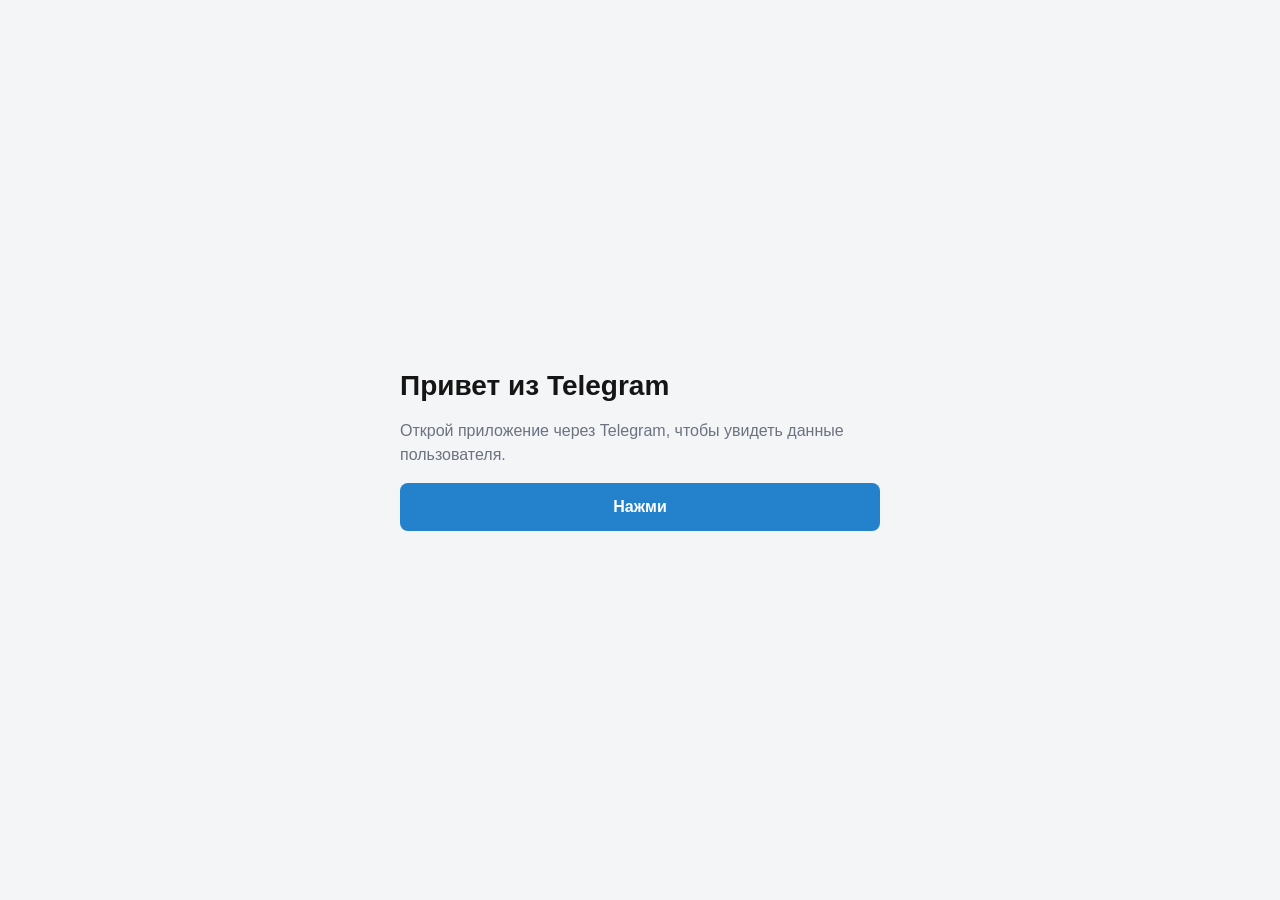
==== mini-app/index.html @ d93bbd45 "Prepare Telegram mini app for Vercel" ====
<!DOCTYPE html>
<html lang="ru">
<head>
  <meta charset="UTF-8">
  <meta name="viewport" content="width=device-width, initial-scale=1.0">
  <title>My Mini App</title>
  <link rel="stylesheet" href="style.css">
  <script src="https://telegram.org/js/telegram-web-app.js"></script>
</head>
<body>
  <main class="app">
    <h1>Привет из Telegram</h1>
    <p id="userInfo" class="user-info">Открой приложение через Telegram, чтобы увидеть данные пользователя.</p>
    <button id="btn" type="button">Нажми</button>
  </main>

  <script src="app.js"></script>
</body>
</html>
---- mini-app/style.css ----
* {
  box-sizing: border-box;
}

body {
  margin: 0;
  min-height: 100vh;
  font-family: Arial, sans-serif;
  color: var(--tg-theme-text-color, #151515);
  background: var(--tg-theme-bg-color, #f4f5f7);
}

.app {
  width: min(100%, 520px);
  min-height: 100vh;
  margin: 0 auto;
  padding: 32px 20px;
  display: flex;
  flex-direction: column;
  justify-content: center;
  gap: 16px;
}

h1 {
  margin: 0;
  font-size: 28px;
  line-height: 1.2;
}

.user-info {
  margin: 0;
  color: var(--tg-theme-hint-color, #6b7280);
  line-height: 1.5;
}

button {
  width: 100%;
  min-height: 48px;
  border: 0;
  border-radius: 8px;
  font-size: 16px;
  font-weight: 700;
  color: var(--tg-theme-button-text-color, #ffffff);
  background: var(--tg-theme-button-color, #2481cc);
  cursor: pointer;
}

button:active {
  transform: translateY(1px);
}
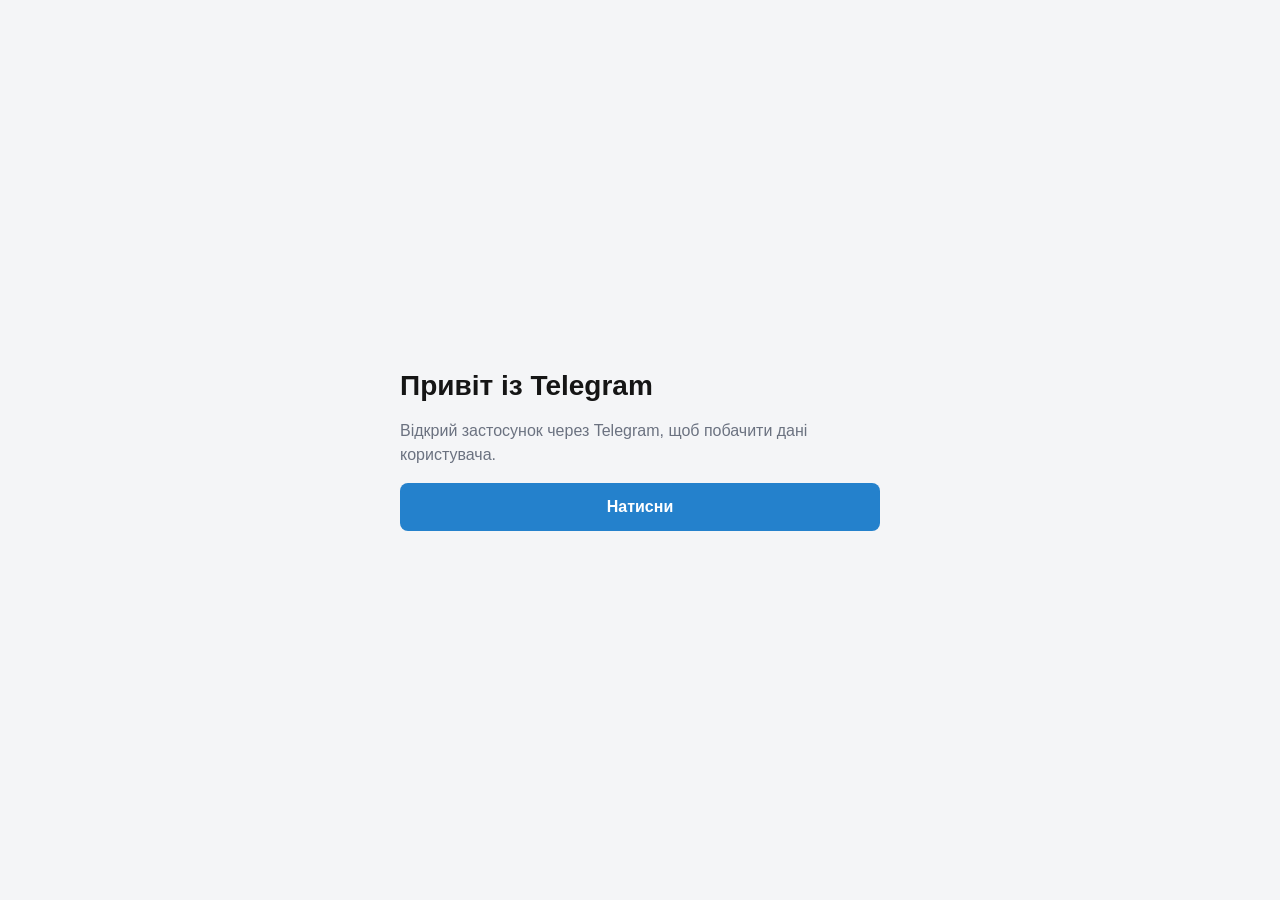
==== commit 15ae93f4: "Add mini app user tracking admin panel" ====
--- a/mini-app/index.html
+++ b/mini-app/index.html
@@ -1,5 +1,5 @@
 <!DOCTYPE html>
-<html lang="ru">
+<html lang="uk">
 <head>
   <meta charset="UTF-8">
   <meta name="viewport" content="width=device-width, initial-scale=1.0">
@@ -9,9 +9,9 @@
 </head>
 <body>
   <main class="app">
-    <h1>Привет из Telegram</h1>
-    <p id="userInfo" class="user-info">Открой приложение через Telegram, чтобы увидеть данные пользователя.</p>
-    <button id="btn" type="button">Нажми</button>
+    <h1>Привіт із Telegram</h1>
+    <p id="userInfo" class="user-info">Відкрий застосунок через Telegram, щоб побачити дані користувача.</p>
+    <button id="btn" type="button">Натисни</button>
   </main>
 
   <script src="app.js"></script>
--- a/mini-app/style.css
+++ b/mini-app/style.css
@@ -48,3 +48,85 @@
 button:active {
   transform: translateY(1px);
 }
+
+.admin {
+  width: min(100%, 820px);
+  min-height: 100vh;
+  margin: 0 auto;
+  padding: 32px 20px;
+}
+
+.admin-header {
+  display: flex;
+  align-items: flex-start;
+  justify-content: space-between;
+  gap: 16px;
+  margin-bottom: 24px;
+}
+
+.admin-login {
+  display: grid;
+  gap: 10px;
+  max-width: 420px;
+}
+
+.admin-login label {
+  font-size: 14px;
+  font-weight: 700;
+}
+
+input {
+  width: 100%;
+  min-height: 46px;
+  padding: 0 12px;
+  border: 1px solid var(--tg-theme-hint-color, #c7cbd1);
+  border-radius: 8px;
+  font: inherit;
+  color: var(--tg-theme-text-color, #151515);
+  background: var(--tg-theme-secondary-bg-color, #ffffff);
+}
+
+.small-button {
+  width: auto;
+  min-width: 104px;
+  padding: 0 14px;
+}
+
+.admin-table {
+  overflow-x: auto;
+  border: 1px solid #d9dde3;
+  border-radius: 8px;
+  background: #ffffff;
+}
+
+table {
+  width: 100%;
+  border-collapse: collapse;
+}
+
+th,
+td {
+  padding: 14px 16px;
+  text-align: left;
+  border-bottom: 1px solid #edf0f3;
+}
+
+th {
+  font-size: 13px;
+  color: #5b6572;
+  background: #f7f8fa;
+}
+
+tr:last-child td {
+  border-bottom: 0;
+}
+
+@media (max-width: 560px) {
+  .admin-header {
+    flex-direction: column;
+  }
+
+  .small-button {
+    width: 100%;
+  }
+}
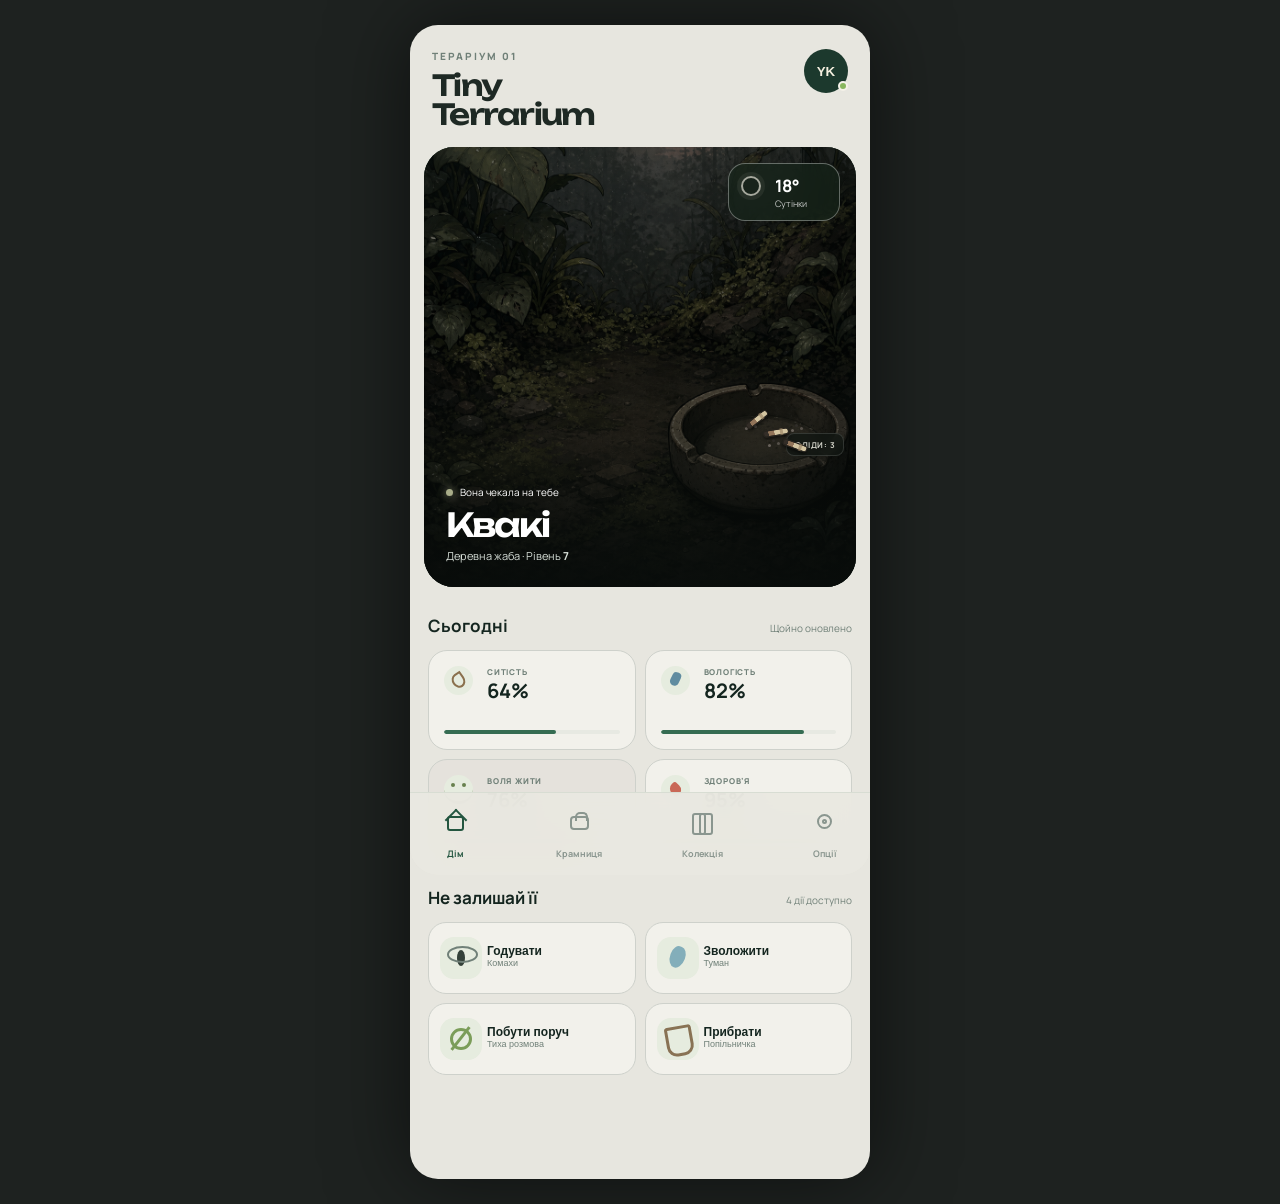
==== commit f453ba00: "Add generated sprite frames and fix transparent backgrounds" ====
--- a/mini-app/index.html
+++ b/mini-app/index.html
@@ -1,19 +1,98 @@
-<!DOCTYPE html>
+<!doctype html>
 <html lang="uk">
 <head>
   <meta charset="UTF-8">
-  <meta name="viewport" content="width=device-width, initial-scale=1.0">
-  <title>My Mini App</title>
+  <meta name="viewport" content="width=device-width,initial-scale=1,maximum-scale=1,user-scalable=no">
+  <meta name="theme-color" content="#0d211b">
+  <title>Tiny Terrarium</title>
+  <link rel="preconnect" href="https://fonts.googleapis.com">
+  <link rel="preconnect" href="https://fonts.gstatic.com" crossorigin>
+  <link href="https://fonts.googleapis.com/css2?family=Manrope:wght@400;500;600;700;800&family=Unbounded:wght@600&display=swap" rel="stylesheet">
   <link rel="stylesheet" href="style.css">
+  <link rel="stylesheet" href="mood.css">
+  <link rel="stylesheet" href="sprite.css?v=2">
+  <link rel="stylesheet" href="ashtray.css?v=1">
+  <link rel="stylesheet" href="ashtray-position.css?v=1">
+  <link rel="stylesheet" href="animations.css?v=6">
   <script src="https://telegram.org/js/telegram-web-app.js"></script>
 </head>
 <body>
-  <main class="app">
-    <h1>Привіт із Telegram</h1>
-    <p id="userInfo" class="user-info">Відкрий застосунок через Telegram, щоб побачити дані користувача.</p>
-    <button id="btn" type="button">Натисни</button>
+  <main class="app-shell">
+    <section class="screen active" id="homeScreen">
+      <header class="topbar">
+        <div>
+          <p class="eyebrow" data-i18n="terrarium">ТЕРАРІУМ 01</p>
+          <h1>Tiny<br>Terrarium</h1>
+        </div>
+        <button class="profile" type="button" aria-label="Профіль" data-open-settings><span>YK</span><i></i></button>
+      </header>
+
+      <article class="habitat-card">
+        <img src="assets/terrarium-ashtray.png" alt="Квакі у занедбаному тераріумі">
+        <div class="habitat-shade"></div>
+        <div class="pet-sprite anim-idle" aria-hidden="true"></div>
+        <div class="ashtray-pile" id="ashtrayPile" aria-live="polite"></div>
+        <div class="weather"><span class="sun-mark"></span><b>18°</b><small data-i18n="weather">Сутінки</small></div>
+        <div class="pet-title">
+          <div><span class="status-dot"></span><small id="petStateText">Вона чекала на тебе</small></div>
+          <h2>Квакі</h2>
+          <p><span data-i18n="species">Деревна жаба</span> · <span data-i18n="level">Рівень</span> <b id="level">7</b></p>
+        </div>
+      </article>
+
+      <section class="stats" aria-label="Стан улюбленця">
+        <div class="section-heading"><h3 data-i18n="today">Сьогодні</h3><span id="timeLabel" data-i18n="updated">Щойно оновлено</span></div>
+        <div class="stat-grid">
+          <div class="stat" data-stat="hunger"><span class="stat-symbol food-symbol"></span><div><small data-i18n="satiety">СИТІСТЬ</small><strong><span id="hungerValue">64</span>%</strong></div><div class="meter"><i id="hungerMeter"></i></div></div>
+          <div class="stat" data-stat="moisture"><span class="stat-symbol drop-symbol"></span><div><small data-i18n="moisture">ВОЛОГІСТЬ</small><strong><span id="moistureValue">82</span>%</strong></div><div class="meter"><i id="moistureMeter"></i></div></div>
+          <div class="stat loneliness" data-stat="mood"><span class="stat-symbol mood-symbol"></span><div><small data-i18n="will">ВОЛЯ ЖИТИ</small><strong><span id="moodValue">76</span>%</strong></div><div class="meter"><i id="moodMeter"></i></div></div>
+          <div class="stat" data-stat="health"><span class="stat-symbol health-symbol"></span><div><small data-i18n="health">ЗДОРОВ’Я</small><strong><span id="healthValue">95</span>%</strong></div><div class="meter"><i id="healthMeter"></i></div></div>
+        </div>
+      </section>
+
+      <section class="care">
+        <div class="section-heading"><h3 data-i18n="care">Не залишай її</h3><span data-i18n="actionsAvailable">4 дії доступно</span></div>
+        <div class="actions">
+          <button data-action="feed"><span class="action-art fly-art"><i></i></span><b data-i18n="feed">Годувати</b><small data-i18n="insects">Комахи</small></button>
+          <button data-action="water"><span class="action-art mist-art"><i></i></span><b data-i18n="water">Зволожити</b><small data-i18n="mist">Туман</small></button>
+          <button data-action="play"><span class="action-art play-art"><i></i></span><b data-i18n="stay">Побути поруч</b><small data-i18n="talk">Тиха розмова</small></button>
+          <button data-action="clean"><span class="action-art clean-art"><i></i></span><b data-i18n="clean">Прибрати</b><small data-i18n="home">Її дім</small></button>
+        </div>
+      </section>
+    </section>
+
+    <section class="screen page" id="shopScreen">
+      <header class="page-head"><p class="eyebrow">ЗАПАСИ</p><h2>Крамниця</h2><p>Делікатеси та догляд для Квакі.</p></header>
+      <div class="balance"><span>Ваш баланс</span><strong><i></i><b id="coins">240</b> листків</strong></div>
+      <div class="shop-grid">
+        <article><div class="product larva"></div><small>ПОЖИВНА</small><h3>Личинка</h3><p>Ситість +30</p><button data-buy="larva" data-price="40">40 листків</button></article>
+        <article><div class="product cricket"></div><small>УЛЮБЛЕНА</small><h3>Цвіркун</h3><p>Ситість +45</p><button data-buy="cricket" data-price="65">65 листків</button></article>
+        <article><div class="product moss"></div><small>ДЕКОР</small><h3>М’який мох</h3><p>Настрій +20</p><button data-buy="moss" data-price="90">90 листків</button></article>
+        <article><div class="product mister"></div><small>ДОГЛЯД</small><h3>Дрібний туман</h3><p>Вологість +35</p><button data-buy="mister" data-price="55">55 листків</button></article>
+      </div>
+    </section>
+
+    <section class="screen page" id="collectionScreen">
+      <header class="page-head"><p class="eyebrow">АРХІВ ВИДІВ</p><h2>Колекція</h2><p>1 із 12 видів уже живе у вашому заповіднику.</p></header>
+      <div class="collection-hero"><img src="assets/terrarium-frog.png" alt="Деревна жаба"><div><small>ЗНАЙДЕНО</small><h3>Деревна жаба</h3><p>Звичайний вид · рівень 7</p></div></div>
+      <div class="locked-list"><article><span>02</span><div><h3>Золота листова</h3><p>Відкриється на 15 рівні</p></div></article><article><span>03</span><div><h3>Туманна жаба</h3><p>Невідомі умови</p></div></article><article><span>04</span><div><h3>Малий гекон</h3><p>Нове яйце</p></div></article></div>
+    </section>
+
+    <section class="screen page settings-page" id="settingsScreen">
+      <header class="page-head"><p class="eyebrow" data-i18n="preferences">ОСОБИСТЕ</p><h2 data-i18n="settings">Налаштування</h2><p data-i18n="settingsIntro">Зміни мову та правила цієї історії.</p></header>
+      <div class="setting-card"><div><small data-i18n="language">МОВА</small><h3 data-i18n="languageTitle">Мова гри</h3><p data-i18n="languageHint">Спочатку визначається через Telegram.</p></div><div class="language-switch"><button type="button" data-lang="uk">УКР</button><button type="button" data-lang="ru">РУС</button></div></div>
+      <div class="setting-card quiet-card"><div><small data-i18n="aboutState">ПРО СТАН</small><h3 data-i18n="lonelinessTitle">Самотність реальна</h3><p data-i18n="lonelinessText">Коли тебе довго немає, воля Квакі згасає. Повертайся, говори з нею і не дай тиші перемогти.</p></div></div>
+      <button class="reset-button" type="button" id="resetProgress" data-i18n="reset">Почати історію спочатку</button>
+    </section>
+
+    <nav class="bottom-nav" aria-label="Навігація">
+      <button class="active" data-screen="homeScreen"><span class="nav-home"></span><b>Дім</b></button>
+      <button data-screen="shopScreen"><span class="nav-shop"></span><b>Крамниця</b></button>
+      <button data-screen="collectionScreen"><span class="nav-collection"></span><b>Колекція</b></button>
+      <button data-screen="settingsScreen"><span class="nav-settings"></span><b data-i18n="settingsNav">Опції</b></button>
+    </nav>
   </main>
-
-  <script src="app.js"></script>
+  <div class="toast" id="toast" role="status"></div>
+  <script src="app.js?v=9"></script>
 </body>
 </html>
--- a/mini-app/style.css
+++ b/mini-app/style.css
@@ -1,132 +1 @@
-* {
-  box-sizing: border-box;
-}
-
-body {
-  margin: 0;
-  min-height: 100vh;
-  font-family: Arial, sans-serif;
-  color: var(--tg-theme-text-color, #151515);
-  background: var(--tg-theme-bg-color, #f4f5f7);
-}
-
-.app {
-  width: min(100%, 520px);
-  min-height: 100vh;
-  margin: 0 auto;
-  padding: 32px 20px;
-  display: flex;
-  flex-direction: column;
-  justify-content: center;
-  gap: 16px;
-}
-
-h1 {
-  margin: 0;
-  font-size: 28px;
-  line-height: 1.2;
-}
-
-.user-info {
-  margin: 0;
-  color: var(--tg-theme-hint-color, #6b7280);
-  line-height: 1.5;
-}
-
-button {
-  width: 100%;
-  min-height: 48px;
-  border: 0;
-  border-radius: 8px;
-  font-size: 16px;
-  font-weight: 700;
-  color: var(--tg-theme-button-text-color, #ffffff);
-  background: var(--tg-theme-button-color, #2481cc);
-  cursor: pointer;
-}
-
-button:active {
-  transform: translateY(1px);
-}
-
-.admin {
-  width: min(100%, 820px);
-  min-height: 100vh;
-  margin: 0 auto;
-  padding: 32px 20px;
-}
-
-.admin-header {
-  display: flex;
-  align-items: flex-start;
-  justify-content: space-between;
-  gap: 16px;
-  margin-bottom: 24px;
-}
-
-.admin-login {
-  display: grid;
-  gap: 10px;
-  max-width: 420px;
-}
-
-.admin-login label {
-  font-size: 14px;
-  font-weight: 700;
-}
-
-input {
-  width: 100%;
-  min-height: 46px;
-  padding: 0 12px;
-  border: 1px solid var(--tg-theme-hint-color, #c7cbd1);
-  border-radius: 8px;
-  font: inherit;
-  color: var(--tg-theme-text-color, #151515);
-  background: var(--tg-theme-secondary-bg-color, #ffffff);
-}
-
-.small-button {
-  width: auto;
-  min-width: 104px;
-  padding: 0 14px;
-}
-
-.admin-table {
-  overflow-x: auto;
-  border: 1px solid #d9dde3;
-  border-radius: 8px;
-  background: #ffffff;
-}
-
-table {
-  width: 100%;
-  border-collapse: collapse;
-}
-
-th,
-td {
-  padding: 14px 16px;
-  text-align: left;
-  border-bottom: 1px solid #edf0f3;
-}
-
-th {
-  font-size: 13px;
-  color: #5b6572;
-  background: #f7f8fa;
-}
-
-tr:last-child td {
-  border-bottom: 0;
-}
-
-@media (max-width: 560px) {
-  .admin-header {
-    flex-direction: column;
-  }
-
-  .small-button {
-    width: 100%;
-  }
-}
+:root{--ink:#14251f;--muted:#708078;--paper:#f5f2e9;--card:#fffef9;--green:#356c52;--lime:#a7c87b;--line:#dfe3d9;--coral:#dc7657}*{box-sizing:border-box}body{margin:0;background:#d9ded5;color:var(--ink);font-family:Manrope,Arial,sans-serif}.app-shell{position:relative;width:min(100%,460px);min-height:100vh;margin:auto;padding:0 0 104px;background:var(--paper);overflow:hidden;box-shadow:0 0 60px #24372c20}.screen{display:none}.screen.active{display:block}.topbar{display:flex;justify-content:space-between;align-items:flex-start;padding:24px 22px 18px}.eyebrow{margin:0 0 8px;color:#708078;font-size:10px;font-weight:800;letter-spacing:.2em}.topbar h1{margin:0;font:600 29px/1 Unbounded,sans-serif;letter-spacing:-.06em}.profile{position:relative;width:44px;height:44px;border:0;border-radius:50%;background:#1c392d;color:#f4efdf;font-weight:800}.profile i{position:absolute;right:0;bottom:2px;width:10px;height:10px;border:2px solid var(--paper);border-radius:50%;background:#89b75f}.habitat-card{position:relative;height:440px;margin:0 14px;border-radius:30px;overflow:hidden;background:#1e3b2d}.habitat-card>img{width:100%;height:100%;object-fit:cover;object-position:center 51%}.habitat-shade{position:absolute;inset:0;background:linear-gradient(180deg,#10261d12 42%,#07130ee8 100%)}.weather{position:absolute;top:16px;right:16px;display:grid;grid-template-columns:25px auto;grid-template-rows:auto auto;column-gap:9px;min-width:112px;padding:10px 12px;border:1px solid #fff5;border-radius:17px;color:white;background:#17271da6;backdrop-filter:blur(10px)}.weather b{font-size:17px}.weather small{font-size:9px;opacity:.75}.sun-mark{grid-row:1/3;width:20px;height:20px;margin-top:2px;border:2px solid #f2d893;border-radius:50%;box-shadow:0 0 0 4px #f2d89322}.pet-title{position:absolute;left:22px;right:22px;bottom:21px;color:white}.pet-title>div{display:flex;align-items:center;gap:7px}.status-dot{width:7px;height:7px;border-radius:50%;background:#a9d875;box-shadow:0 0 10px #a9d875}.pet-title small{font-size:10px}.pet-title h2{margin:5px 0 0;font:600 33px Unbounded,sans-serif;letter-spacing:-.06em}.pet-title p{margin:3px 0;color:#d8e0d9;font-size:11px}.stats,.care{padding:27px 18px 0}.section-heading{display:flex;align-items:baseline;justify-content:space-between;margin-bottom:13px}.section-heading h3{margin:0;font-size:17px}.section-heading span{color:var(--muted);font-size:10px}.stat-grid{display:grid;grid-template-columns:1fr 1fr;gap:9px}.stat{display:grid;grid-template-columns:34px 1fr;gap:2px 9px;min-height:100px;padding:15px;border:1px solid var(--line);border-radius:19px;background:var(--card)}.stat-symbol{grid-row:1;width:29px;height:29px;position:relative;border-radius:50%;background:#e6ecdf}.stat small{display:block;color:var(--muted);font-size:8px;font-weight:800;letter-spacing:.1em}.stat strong{font-size:20px}.meter{grid-column:1/3;align-self:end;height:4px;border-radius:9px;background:#e7e9e2;overflow:hidden}.meter i{display:block;height:100%;border-radius:9px;background:var(--green);transition:width .4s}.drop-symbol:after{content:"";position:absolute;left:10px;top:6px;width:9px;height:14px;border-radius:8px 8px 9px 9px;background:#608ca0;transform:rotate(25deg)}.health-symbol:after{content:"";position:absolute;left:8px;top:9px;width:13px;height:11px;background:#c96857;transform:rotate(45deg);border-radius:3px 7px}.mood-symbol:before,.mood-symbol:after{content:"";position:absolute;top:8px;width:4px;height:4px;border-radius:50%;background:#68814e}.mood-symbol:before{left:7px}.mood-symbol:after{right:7px}.mood-symbol{border-bottom:3px solid #68814e}.food-symbol:before{content:"";position:absolute;inset:7px 8px;border:2px solid #8a704d;border-radius:50% 0 50% 50%;transform:rotate(-35deg)}.actions{display:grid;grid-template-columns:1fr 1fr;gap:9px}.actions button{position:relative;display:grid;grid-template-columns:47px 1fr;grid-template-rows:1fr 1fr;text-align:left;min-height:72px;padding:11px;border:1px solid var(--line);border-radius:18px;background:var(--card);color:var(--ink)}.actions button:active,.shop-grid button:active{transform:scale(.97)}.actions b{align-self:end;font-size:12px}.actions small{color:var(--muted);font-size:9px}.action-art{grid-row:1/3;align-self:center;width:42px;height:42px;position:relative;border-radius:14px;background:#e6ecdf}.fly-art:before{content:"";position:absolute;left:17px;top:13px;width:8px;height:16px;border-radius:50%;background:#344139}.fly-art:after{content:"";position:absolute;left:7px;top:9px;width:27px;height:13px;border:2px solid #708078;border-radius:50%}.mist-art:before{content:"";position:absolute;left:13px;top:9px;width:15px;height:22px;border-radius:50% 50% 55% 55%;background:#83aeba;transform:rotate(20deg)}.play-art:before{content:"";position:absolute;inset:10px;border:3px solid #7b9d59;border-radius:50%}.play-art:after{content:"";position:absolute;left:19px;top:6px;width:3px;height:29px;background:#7b9d59;transform:rotate(38deg)}.clean-art:before{content:"";position:absolute;left:9px;top:8px;width:21px;height:24px;border:3px solid #887254;border-radius:3px 3px 10px 10px;transform:rotate(-10deg)}.bottom-nav{position:fixed;z-index:20;bottom:0;left:50%;transform:translateX(-50%);display:flex;width:min(100%,460px);height:83px;padding:9px 35px calc(9px + env(safe-area-inset-bottom));justify-content:space-between;border-top:1px solid #d8ddd3;background:#faf9f2ee;backdrop-filter:blur(18px)}.bottom-nav button{display:grid;place-items:center;gap:2px;min-width:62px;border:0;background:none;color:#8a968f;font:700 9px Manrope}.bottom-nav button.active{color:#245640}.bottom-nav span{position:relative;width:25px;height:25px}.nav-home:before{content:"";position:absolute;inset:7px 4px 3px;border:2px solid currentColor;border-radius:3px}.nav-home:after{content:"";position:absolute;left:5px;top:3px;width:14px;height:14px;border-left:2px solid currentColor;border-top:2px solid currentColor;transform:rotate(45deg)}.nav-shop:before{content:"";position:absolute;inset:7px 3px 4px;border:2px solid currentColor;border-radius:4px}.nav-shop:after{content:"";position:absolute;left:8px;top:3px;width:9px;height:7px;border:2px solid currentColor;border-bottom:0;border-radius:5px 5px 0 0}.nav-collection:before,.nav-collection:after{content:"";position:absolute;top:4px;width:10px;height:18px;border:2px solid currentColor;border-radius:3px}.nav-collection:before{left:2px}.nav-collection:after{right:2px}.page{padding:34px 18px}.page-head h2{margin:0;font:600 30px Unbounded,sans-serif;letter-spacing:-.06em}.page-head>p:last-child{margin:9px 0 24px;color:var(--muted);font-size:12px}.balance{display:flex;align-items:center;justify-content:space-between;padding:16px 17px;border-radius:19px;background:#1b3b2e;color:white}.balance>span{font-size:11px;opacity:.7}.balance strong{font-size:12px}.balance i{display:inline-block;width:10px;height:16px;margin-right:7px;border-radius:8px 0 8px 8px;background:#9dc36e;vertical-align:middle;transform:rotate(25deg)}.shop-grid{display:grid;grid-template-columns:1fr 1fr;gap:10px;margin-top:14px}.shop-grid article{padding:13px;border:1px solid var(--line);border-radius:20px;background:var(--card)}.product{height:110px;margin-bottom:11px;border-radius:14px;background-color:#e7eadf;background-position:center;background-repeat:no-repeat}.larva{background-image:radial-gradient(ellipse at 50% 55%,#af8c5a 0 9%,transparent 10%),radial-gradient(ellipse at 50% 43%,#c1a06c 0 9%,transparent 10%),radial-gradient(ellipse at 50% 31%,#d1b681 0 8%,transparent 9%)}.cricket{background-image:linear-gradient(60deg,transparent 48%,#5b5137 49% 52%,transparent 53%),radial-gradient(ellipse at center,#716645 0 14%,transparent 15%)}.moss{background-image:radial-gradient(circle at 35% 55%,#648455 0 20%,transparent 21%),radial-gradient(circle at 60% 45%,#89a66d 0 23%,transparent 24%),radial-gradient(circle at 68% 69%,#486f4b 0 18%,transparent 19%)}.mister{background-image:radial-gradient(circle at 35% 35%,#9bbdc3 0 4%,transparent 5%),radial-gradient(circle at 60% 45%,#9bbdc3 0 5%,transparent 6%),radial-gradient(circle at 48% 68%,#9bbdc3 0 6%,transparent 7%)}.shop-grid small,.collection-hero small{font-size:8px;font-weight:800;letter-spacing:.14em;color:#779062}.shop-grid h3{margin:4px 0 2px;font-size:14px}.shop-grid p{margin:0 0 12px;color:var(--muted);font-size:9px}.shop-grid button{width:100%;padding:9px;border:0;border-radius:10px;background:#e2ead8;color:#315f49;font:800 9px Manrope}.collection-hero{position:relative;height:280px;border-radius:25px;overflow:hidden}.collection-hero img{width:100%;height:100%;object-fit:cover;object-position:center 50%}.collection-hero:after{content:"";position:absolute;inset:45% 0 0;background:linear-gradient(transparent,#0d1a14e8)}.collection-hero>div{position:absolute;z-index:1;left:19px;bottom:18px;color:white}.collection-hero h3{margin:5px 0 1px;font-size:20px}.collection-hero p{margin:0;font-size:10px;opacity:.75}.locked-list{display:grid;gap:8px;margin-top:14px}.locked-list article{display:flex;gap:14px;align-items:center;padding:14px;border:1px solid var(--line);border-radius:17px;background:#f0efe8;color:#768079}.locked-list span{display:grid;place-items:center;width:42px;height:42px;border-radius:50%;background:#e2e3dc;font-size:10px}.locked-list h3{margin:0;font-size:12px}.locked-list p{margin:2px 0 0;font-size:9px}.toast{position:fixed;z-index:30;left:50%;bottom:96px;transform:translate(-50%,20px);width:max-content;max-width:calc(100% - 40px);padding:11px 17px;border-radius:15px;background:#14251fe8;color:white;font-size:11px;opacity:0;pointer-events:none;transition:.25s}.toast.show{opacity:1;transform:translate(-50%,0)}@media(min-width:461px){body{padding:25px 0}.app-shell{min-height:calc(100vh - 50px);border-radius:28px}.bottom-nav{bottom:25px;border-radius:0 0 28px 28px}}
--- a/mini-app/mood.css
+++ b/mini-app/mood.css
@@ -0,0 +1 @@
+body{background:#1e2220}.app-shell{background:#e7e6df;box-shadow:0 0 80px #0008}.topbar h1{color:#1e2924}.habitat-card>img{filter:saturate(.58) brightness(.72) contrast(1.05)}.habitat-shade{background:linear-gradient(180deg,#10181555 0,#10181518 36%,#090d0be8 100%)}.sun-mark{border-color:#a7a99e;box-shadow:0 0 0 4px #a7a99e18}.status-dot{background:#a9ad89;box-shadow:0 0 10px #a9ad89}.stat,.actions button,.shop-grid article{background:#f2f1eb;border-color:#ced1cb}.loneliness{background:#e5e2dc}.loneliness .meter i{background:#806e69}.bottom-nav{padding-left:18px;padding-right:18px;background:#e9e8e1f2}.bottom-nav button{min-width:55px}.nav-settings:before{content:"";position:absolute;inset:5px;border:2px solid currentColor;border-radius:50%}.nav-settings:after{content:"";position:absolute;inset:10px;border:2px solid currentColor;border-radius:50%}.setting-card{display:flex;flex-direction:column;gap:18px;margin-bottom:11px;padding:20px;border:1px solid #cdd0ca;border-radius:20px;background:#f1f0ea}.setting-card small{font-size:8px;font-weight:800;letter-spacing:.16em;color:#7c847e}.setting-card h3{margin:5px 0 4px;font-size:16px}.setting-card p{margin:0;color:#737b76;font-size:11px;line-height:1.6}.quiet-card{min-height:190px;justify-content:flex-end;background:linear-gradient(180deg,#343b37,#222825);color:#e6e6df}.quiet-card p{color:#aeb4b0}.language-switch{display:grid;grid-template-columns:1fr 1fr;padding:4px;border-radius:13px;background:#dedfd9}.language-switch button{min-height:38px;border:0;border-radius:10px;background:transparent;color:#707872;font:800 10px Manrope}.language-switch button.active{background:#39463f;color:#f2f1eb;box-shadow:0 4px 12px #0002}.reset-button{width:100%;margin-top:16px;padding:14px;border:1px solid #a6aaa5;border-radius:14px;background:transparent;color:#636a66;font:700 10px Manrope}.stat.danger{border-color:#9b7168;background:#e8ddda}.stat.danger .meter i{background:#8f544a}
--- a/mini-app/sprite.css
+++ b/mini-app/sprite.css
@@ -0,0 +1,4 @@
+.pet-sprite{position:absolute;z-index:2;left:50%;bottom:53px;width:270px;aspect-ratio:443/591;transform:translateX(-50%);background-image:url("assets/frog/idle/idle-sheet-aligned.png");background-repeat:no-repeat;background-size:300% 200%;background-position:0 0;filter:drop-shadow(0 18px 16px #07100b88);animation:frog-idle 5.4s step-end infinite}.weather{z-index:4}.pet-title{z-index:3}.habitat-shade{z-index:1}.habitat-card>img{transform:scale(1.05);filter:saturate(.45) brightness(.55) contrast(1.05) blur(1px)}
+@keyframes frog-idle{0%,24%{background-position:0 0}25%,39%{background-position:50% 0}40%,54%{background-position:100% 0}55%,64%{background-position:0 100%}65%,79%{background-position:50% 100%}80%,100%{background-position:100% 100%}}
+@media(max-width:360px){.pet-sprite{width:245px}}
+@media(prefers-reduced-motion:reduce){.pet-sprite{animation:none}}
--- a/mini-app/ashtray.css
+++ b/mini-app/ashtray.css
@@ -0,0 +1,2 @@
+.habitat-card>img{object-position:center bottom;transform:none;filter:saturate(.72) brightness(.76) contrast(1.02)}.pet-sprite{left:42%;bottom:48px;width:248px}.ashtray-pile{position:absolute;z-index:3;right:4px;bottom:62px;width:118px;height:68px;pointer-events:none}.ashtray-pile:before{content:attr(data-label);position:absolute;right:8px;top:-24px;padding:5px 8px;border:1px solid #fff2;border-radius:8px;background:#111713bb;color:#d1d1c7;font:700 8px Manrope,sans-serif;letter-spacing:.06em;backdrop-filter:blur(5px)}.cigarette-butt{position:absolute;left:calc(var(--x)*1px);top:calc(var(--y)*1px);width:26px;height:7px;border:1px solid #28241f;border-radius:5px;background:linear-gradient(90deg,#332d27 0 18%,#927459 19% 43%,#d4c5a1 44% 100%);box-shadow:0 2px 3px #0008;transform:rotate(calc(var(--r)*1deg));transform-origin:center}.cigarette-butt:after{content:"";position:absolute;right:5px;top:-1px;width:3px;height:7px;background:#9a8465;opacity:.65}.ash-speck{position:absolute;left:calc(var(--x)*1px);top:calc(var(--y)*1px);width:3px;height:3px;border-radius:50%;background:#302d29;box-shadow:5px 3px 0 #55504a,-4px 5px 0 #68625b}
+@media(max-width:380px){.pet-sprite{left:40%;width:232px}.ashtray-pile{right:-2px;transform:scale(.9);transform-origin:right bottom}}
--- a/mini-app/ashtray-position.css
+++ b/mini-app/ashtray-position.css
@@ -0,0 +1,2 @@
+.ashtray-pile{bottom:122px}.ashtray-pile:before{top:36px}
+@media(max-width:380px){.ashtray-pile{bottom:116px}}
--- a/mini-app/animations.css
+++ b/mini-app/animations.css
@@ -0,0 +1,7 @@
+.pet-sprite{--state-duration:1166.6676ms;--transition-duration:500ms;background-position:0 0}
+.pet-sprite.anim-idle{background-image:url("assets/frog/final-28/idle-28.png");background-size:2800% 100%;animation:frog-twenty-eight var(--state-duration) steps(27,end) infinite}
+.pet-sprite.anim-drink{background-image:url("assets/frog/final-28/drink-28.png");background-size:2800% 100%;animation:frog-twenty-eight var(--state-duration) steps(27,end) infinite}.pet-sprite.anim-read{background-image:url("assets/frog/final-28/read-28.png");background-size:2800% 100%;animation:frog-twenty-eight var(--state-duration) steps(27,end) infinite}.pet-sprite.anim-smoke{background-image:url("assets/frog/final-28/smoke-28.png");background-size:2800% 100%;animation:frog-twenty-eight var(--state-duration) steps(27,end) infinite}.pet-sprite.anim-sleep{background-image:url("assets/frog/final-28/sleep-28.png");background-size:2800% 100%;animation:frog-twenty-eight var(--state-duration) steps(27,end) infinite}
+.pet-sprite.anim-idle-to-drink{background-image:url("assets/frog/doubled/idle-to-drink-12.png");background-size:1200% 100%;animation:frog-twelve var(--transition-duration) steps(11,end) 1 forwards}.pet-sprite.anim-drink-to-read{background-image:url("assets/frog/doubled/drink-to-read-12.png");background-size:1200% 100%;animation:frog-twelve var(--transition-duration) steps(11,end) 1 forwards}.pet-sprite.anim-read-to-smoke{background-image:url("assets/frog/doubled/read-to-smoke-12.png");background-size:1200% 100%;animation:frog-twelve var(--transition-duration) steps(11,end) 1 forwards}.pet-sprite.anim-smoke-to-sleep{background-image:url("assets/frog/doubled/smoke-to-sleep-12.png");background-size:1200% 100%;animation:frog-twelve var(--transition-duration) steps(11,end) 1 forwards}.pet-sprite.anim-sleep-to-idle{background-image:url("assets/frog/doubled/sleep-to-idle-12.png");background-size:1200% 100%;animation:frog-twelve var(--transition-duration) steps(11,end) 1 forwards}
+@keyframes frog-twenty-eight{to{background-position:100% 0}}
+@keyframes frog-twelve{to{background-position:100% 0}}
+@media(prefers-reduced-motion:reduce){.pet-sprite,.pet-sprite.anim-idle,.pet-sprite.anim-drink,.pet-sprite.anim-read,.pet-sprite.anim-smoke,.pet-sprite.anim-sleep,.pet-sprite.anim-idle-to-drink,.pet-sprite.anim-drink-to-read,.pet-sprite.anim-read-to-smoke,.pet-sprite.anim-smoke-to-sleep,.pet-sprite.anim-sleep-to-idle{animation:none}}
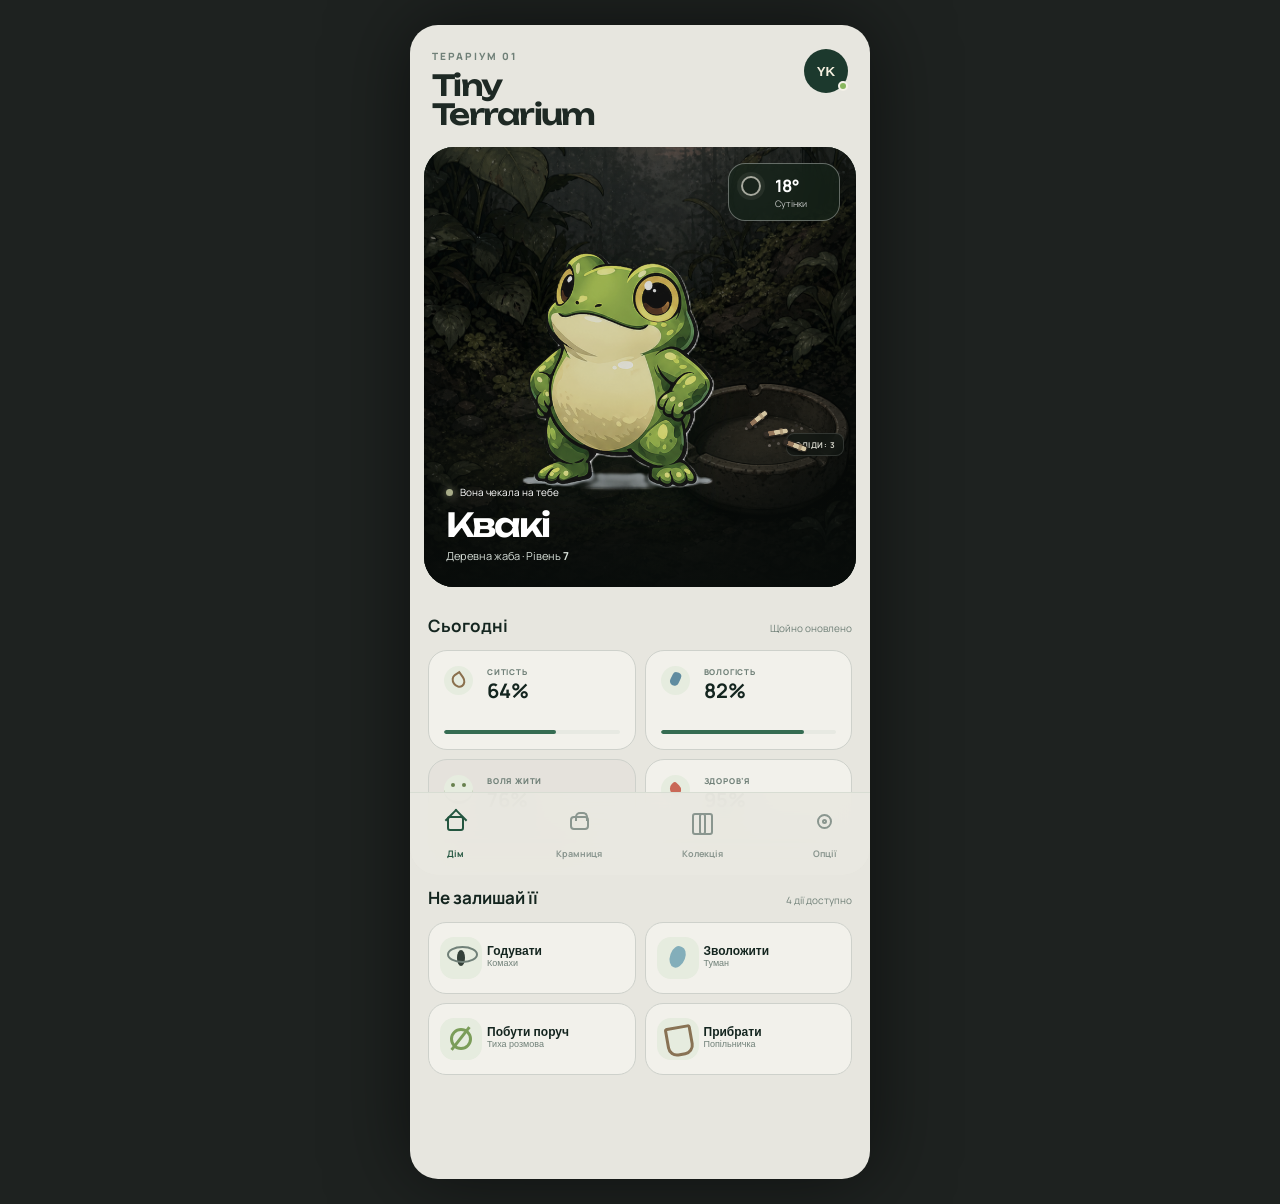
==== commit 91415bb5: "Double generated sprite frames and stabilize rendering" ====
--- a/mini-app/index.html
+++ b/mini-app/index.html
@@ -13,7 +13,7 @@
   <link rel="stylesheet" href="sprite.css?v=2">
   <link rel="stylesheet" href="ashtray.css?v=1">
   <link rel="stylesheet" href="ashtray-position.css?v=1">
-  <link rel="stylesheet" href="animations.css?v=6">
+  <link rel="stylesheet" href="animations.css?v=7">
   <script src="https://telegram.org/js/telegram-web-app.js"></script>
 </head>
 <body>
@@ -93,6 +93,6 @@
     </nav>
   </main>
   <div class="toast" id="toast" role="status"></div>
-  <script src="app.js?v=9"></script>
+  <script src="app.js?v=10"></script>
 </body>
 </html>
--- a/mini-app/animations.css
+++ b/mini-app/animations.css
@@ -1,7 +1,5 @@
-.pet-sprite{--state-duration:1166.6676ms;--transition-duration:500ms;background-position:0 0}
-.pet-sprite.anim-idle{background-image:url("assets/frog/final-28/idle-28.png");background-size:2800% 100%;animation:frog-twenty-eight var(--state-duration) steps(27,end) infinite}
-.pet-sprite.anim-drink{background-image:url("assets/frog/final-28/drink-28.png");background-size:2800% 100%;animation:frog-twenty-eight var(--state-duration) steps(27,end) infinite}.pet-sprite.anim-read{background-image:url("assets/frog/final-28/read-28.png");background-size:2800% 100%;animation:frog-twenty-eight var(--state-duration) steps(27,end) infinite}.pet-sprite.anim-smoke{background-image:url("assets/frog/final-28/smoke-28.png");background-size:2800% 100%;animation:frog-twenty-eight var(--state-duration) steps(27,end) infinite}.pet-sprite.anim-sleep{background-image:url("assets/frog/final-28/sleep-28.png");background-size:2800% 100%;animation:frog-twenty-eight var(--state-duration) steps(27,end) infinite}
+.pet-sprite{--transition-duration:500ms;background-position:0 0}
+.pet-sprite.anim-idle,.pet-sprite.anim-drink,.pet-sprite.anim-read,.pet-sprite.anim-smoke,.pet-sprite.anim-sleep{animation:none}
 .pet-sprite.anim-idle-to-drink{background-image:url("assets/frog/doubled/idle-to-drink-12.png");background-size:1200% 100%;animation:frog-twelve var(--transition-duration) steps(11,end) 1 forwards}.pet-sprite.anim-drink-to-read{background-image:url("assets/frog/doubled/drink-to-read-12.png");background-size:1200% 100%;animation:frog-twelve var(--transition-duration) steps(11,end) 1 forwards}.pet-sprite.anim-read-to-smoke{background-image:url("assets/frog/doubled/read-to-smoke-12.png");background-size:1200% 100%;animation:frog-twelve var(--transition-duration) steps(11,end) 1 forwards}.pet-sprite.anim-smoke-to-sleep{background-image:url("assets/frog/doubled/smoke-to-sleep-12.png");background-size:1200% 100%;animation:frog-twelve var(--transition-duration) steps(11,end) 1 forwards}.pet-sprite.anim-sleep-to-idle{background-image:url("assets/frog/doubled/sleep-to-idle-12.png");background-size:1200% 100%;animation:frog-twelve var(--transition-duration) steps(11,end) 1 forwards}
-@keyframes frog-twenty-eight{to{background-position:100% 0}}
 @keyframes frog-twelve{to{background-position:100% 0}}
 @media(prefers-reduced-motion:reduce){.pet-sprite,.pet-sprite.anim-idle,.pet-sprite.anim-drink,.pet-sprite.anim-read,.pet-sprite.anim-smoke,.pet-sprite.anim-sleep,.pet-sprite.anim-idle-to-drink,.pet-sprite.anim-drink-to-read,.pet-sprite.anim-read-to-smoke,.pet-sprite.anim-smoke-to-sleep,.pet-sprite.anim-sleep-to-idle{animation:none}}
